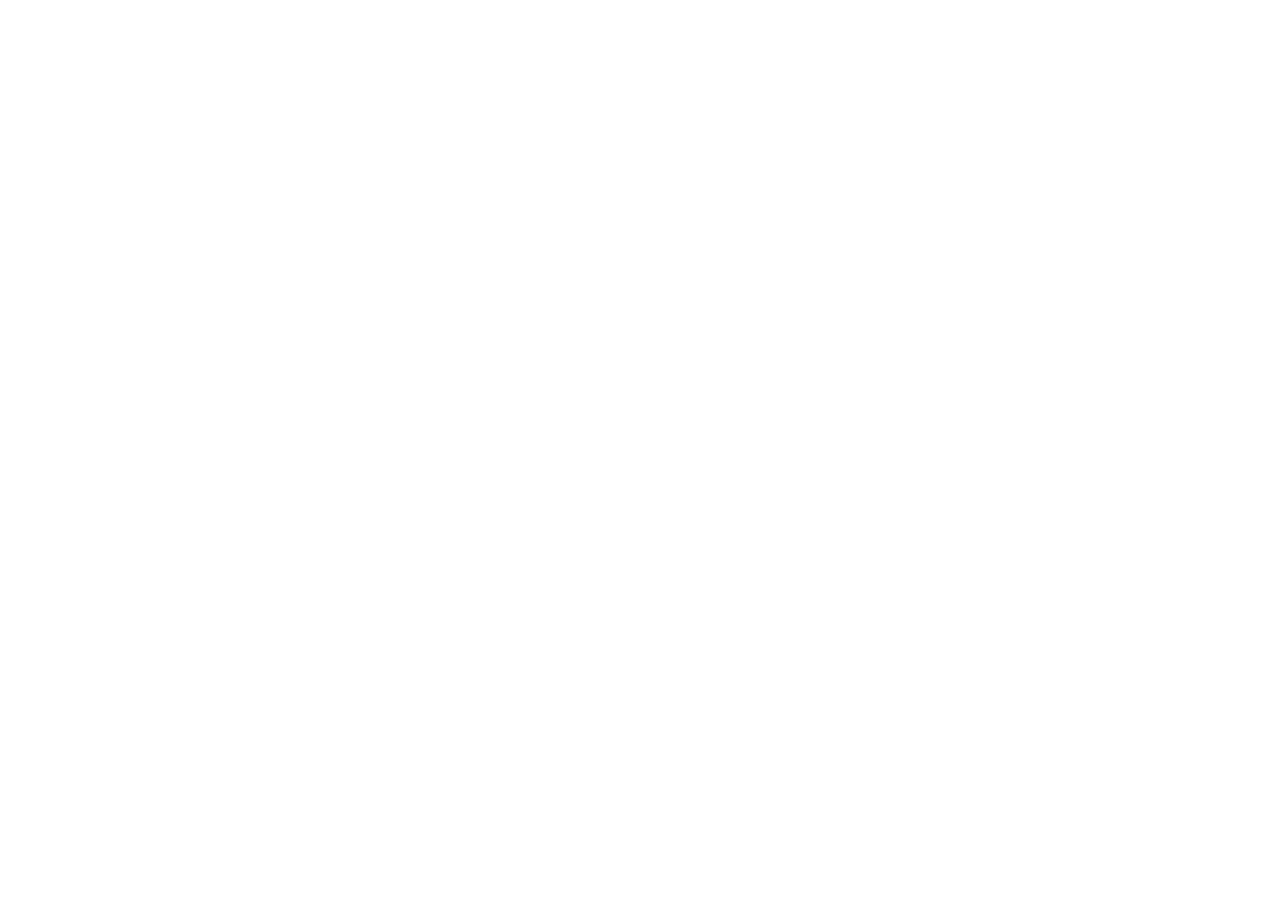
==== index.html @ 55246a59 "Add files via upload" ====
<!DOCTYPE html>
<html lang="en">
  <head>
    <meta charset="UTF-8">
    <link rel="stylesheet" href="./style.css">
    <meta name="viewport" content="width=device-width, initial-scale=1.0">
    <title>Pen</title>
  </head>
  <body>

    <script src="./script.js"></script>
  </body>
</html>
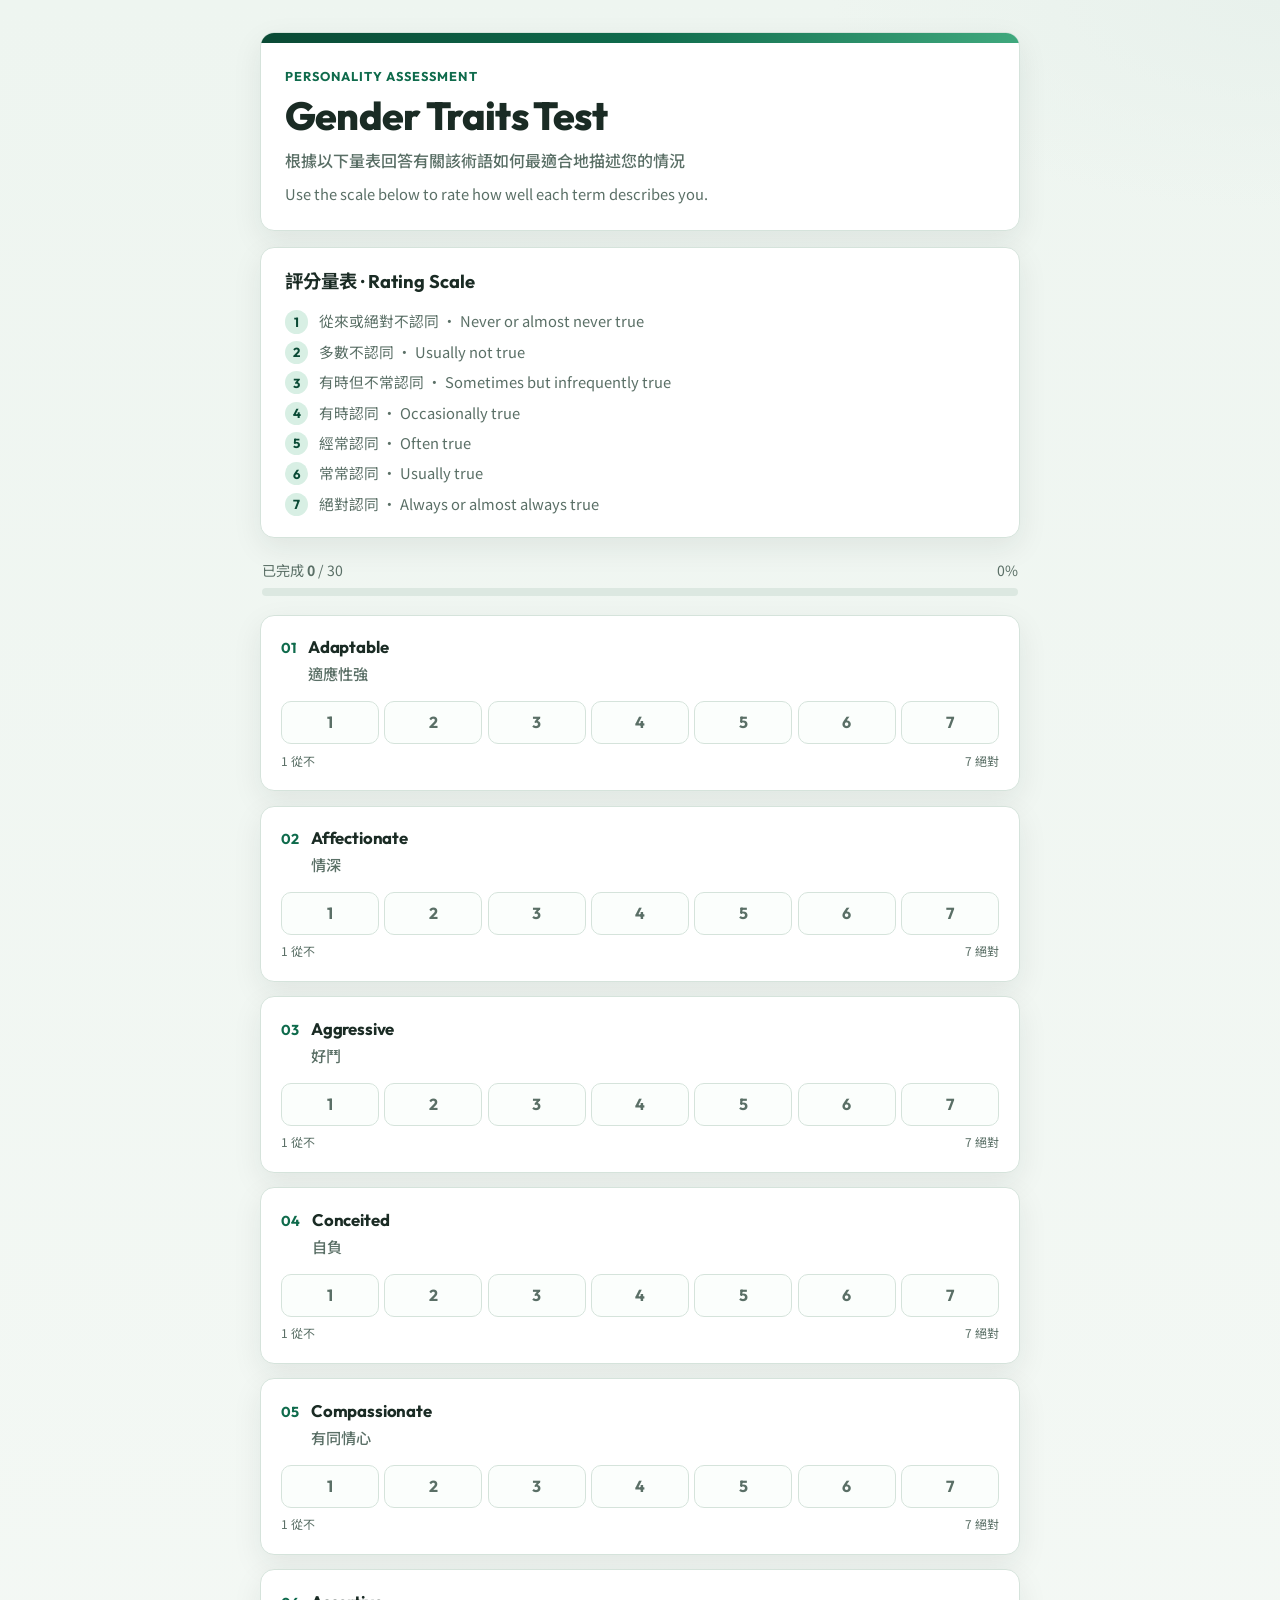
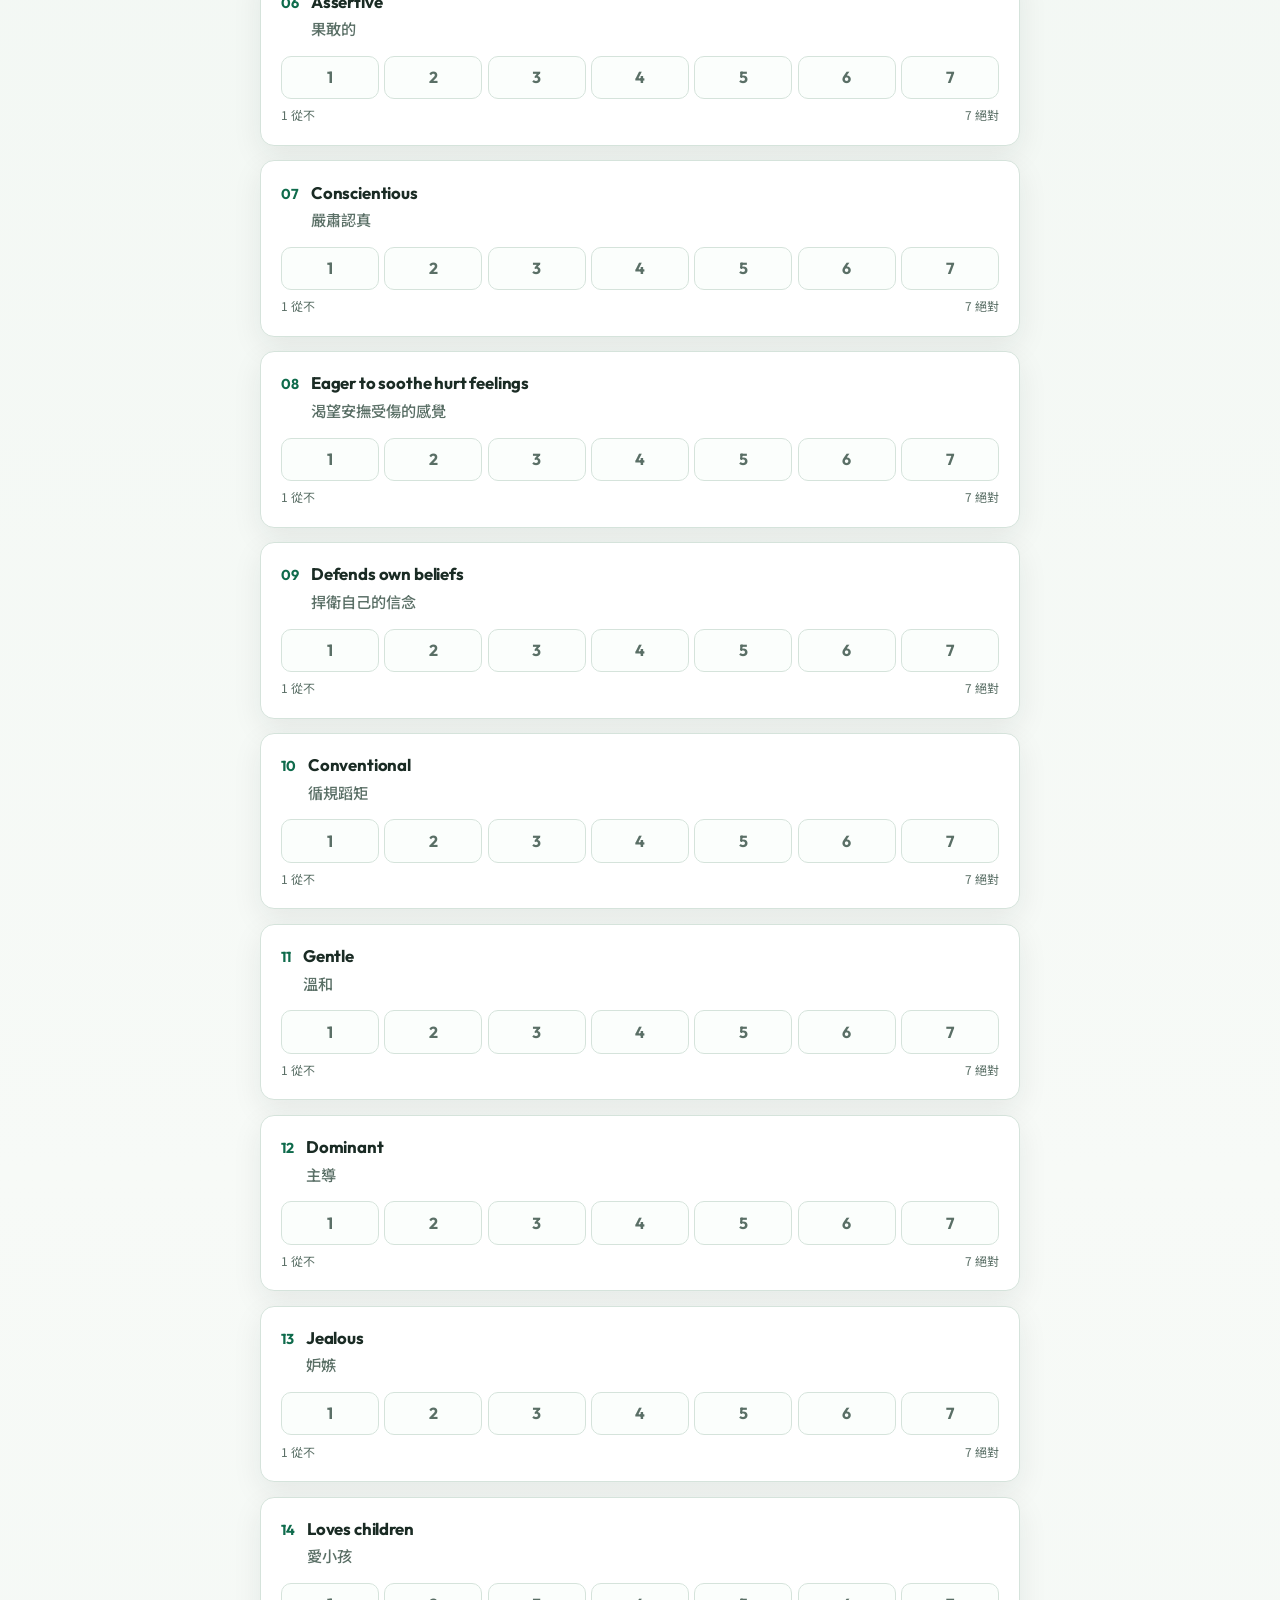
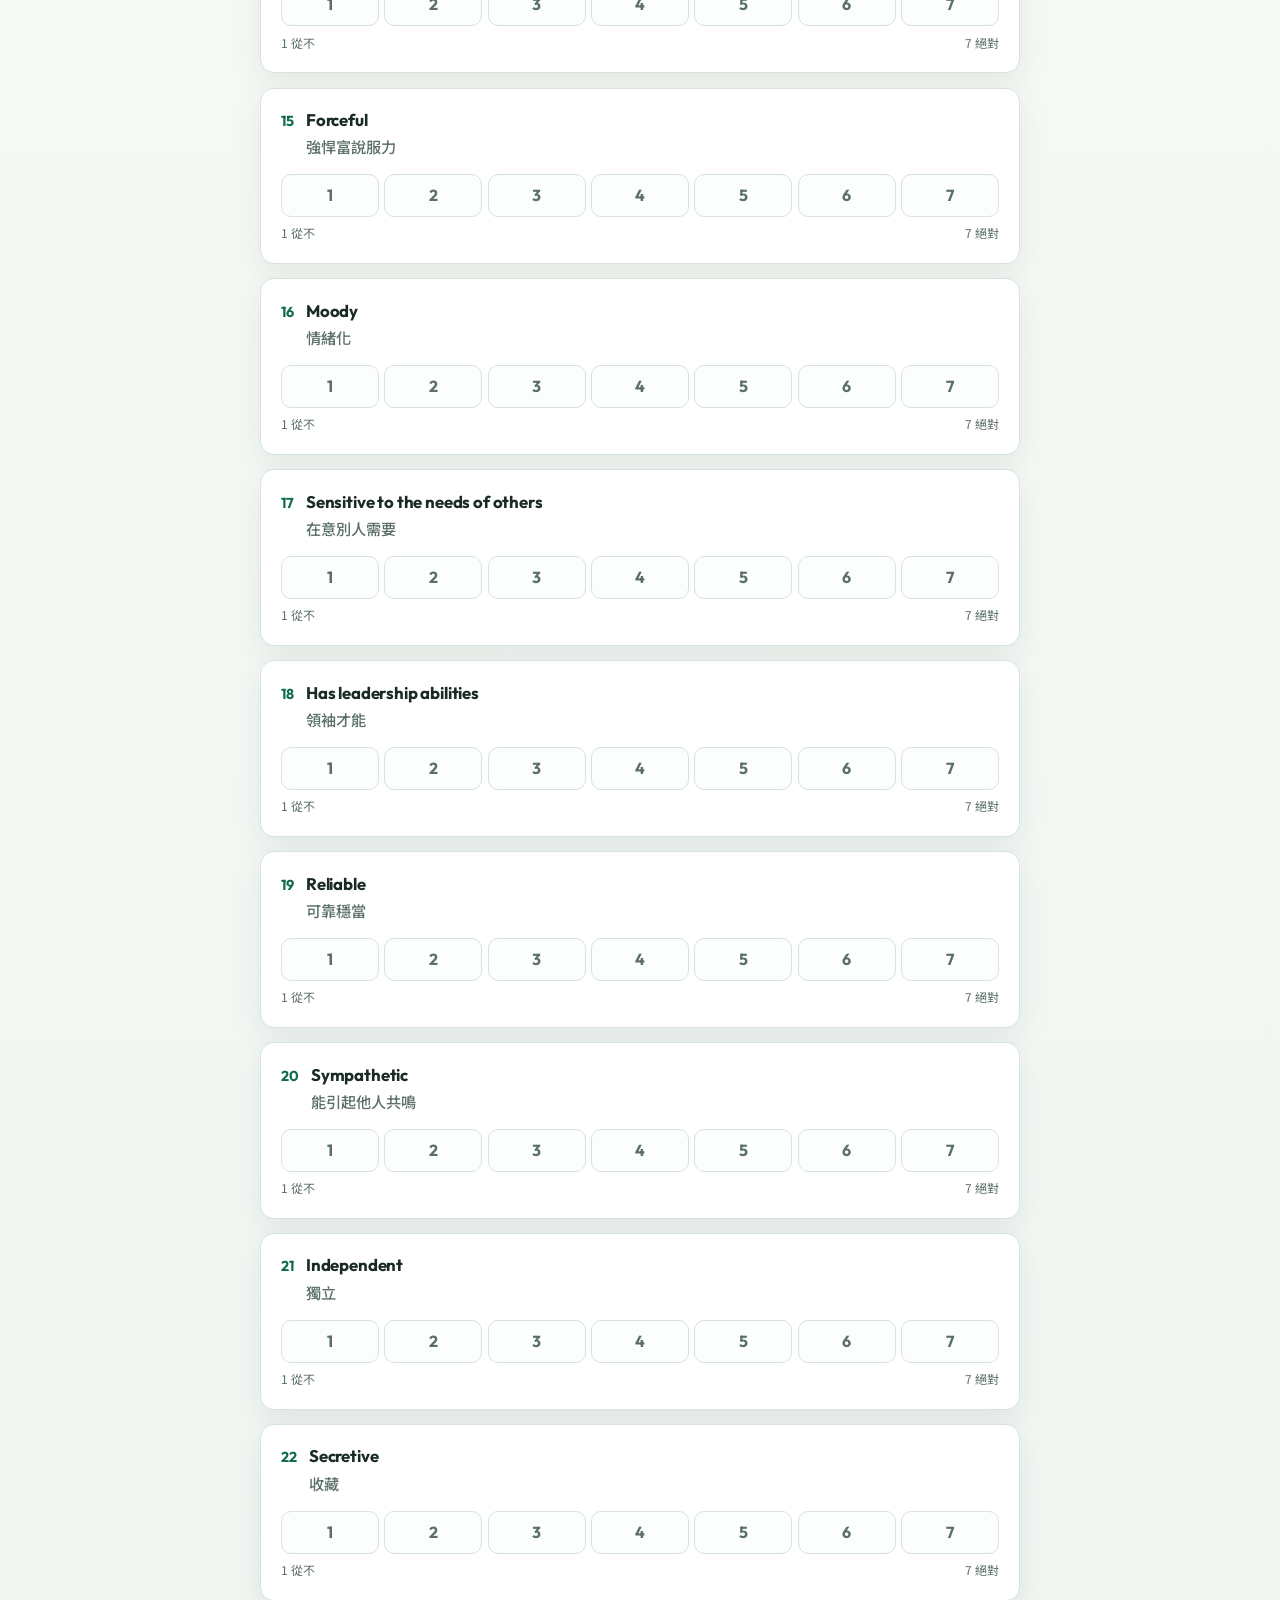
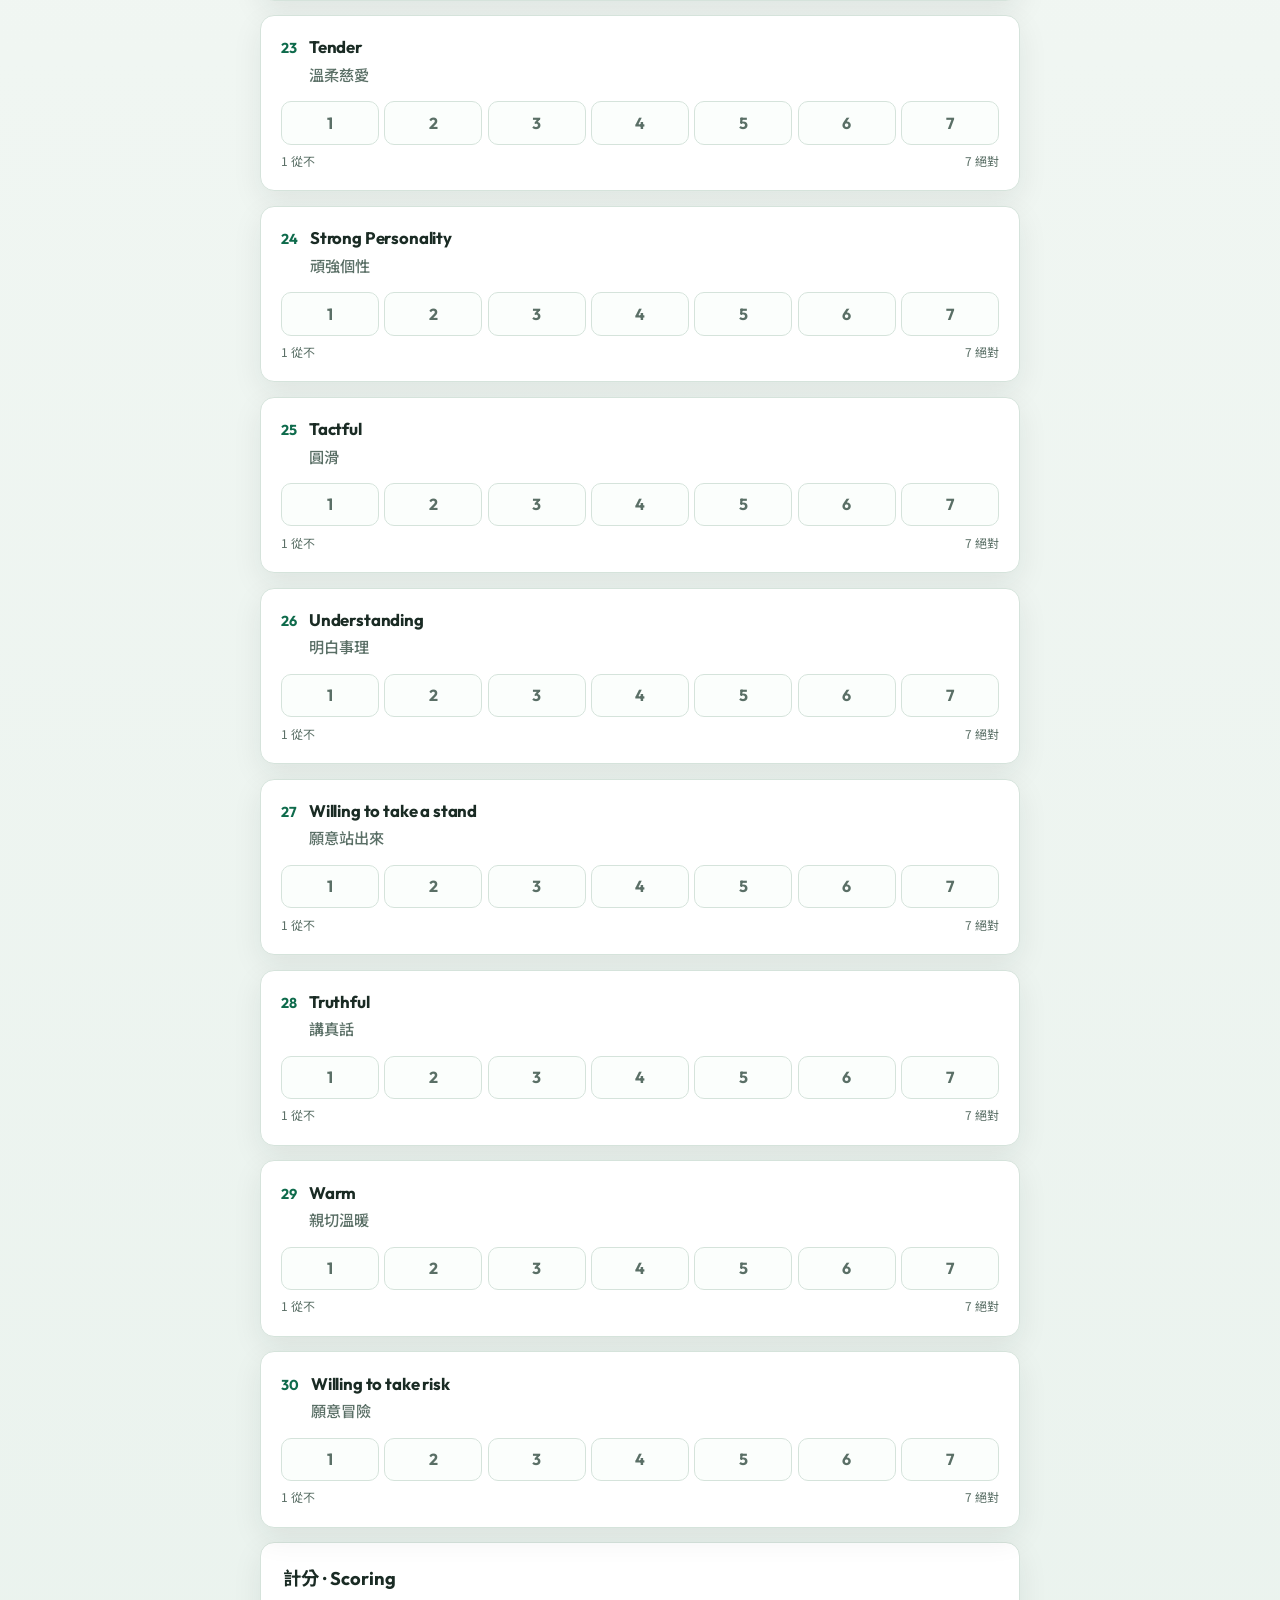
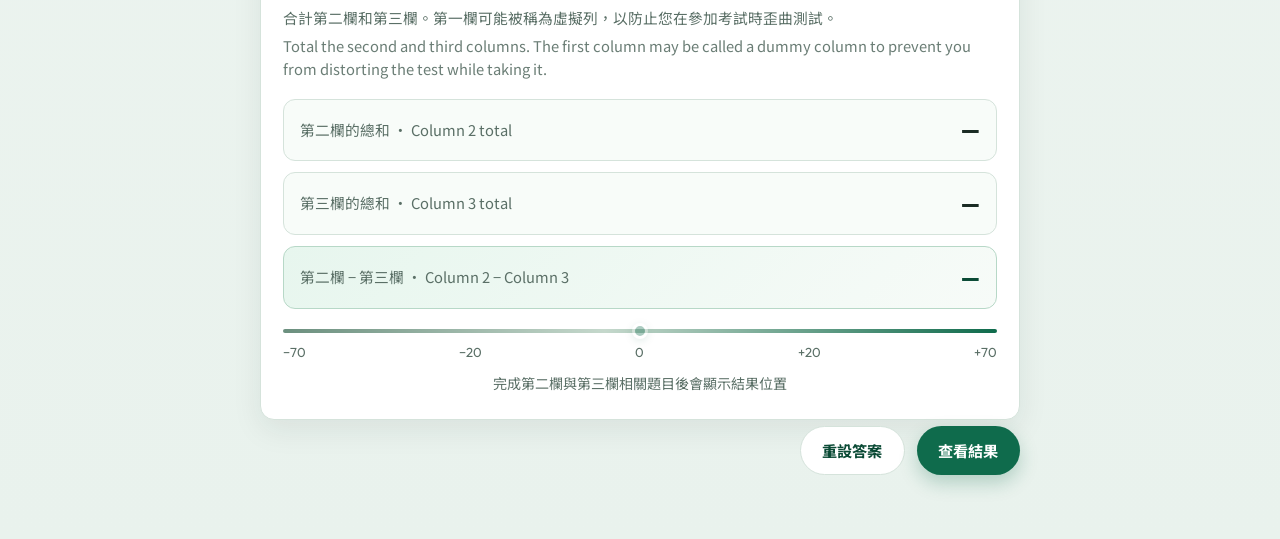
==== commit 33852e3e: "Add interactive Gender Traits Test form page Recreate the paper assessment as a Google Form–style we" ====
--- a/index.html
+++ b/index.html
@@ -1,12 +1,102 @@
 <!DOCTYPE html>
-<html lang="en">
+<html lang="zh-Hant">
   <head>
-    <meta charset="UTF-8">
-    <link rel="stylesheet" href="./style.css">
-    <meta name="viewport" content="width=device-width, initial-scale=1.0">
-    <title>Pen</title>
+    <meta charset="UTF-8" />
+    <meta name="viewport" content="width=device-width, initial-scale=1.0" />
+    <title>Gender Traits Test · 性別特質測驗</title>
+    <link rel="preconnect" href="https://fonts.googleapis.com" />
+    <link rel="preconnect" href="https://fonts.gstatic.com" crossorigin />
+    <link
+      href="https://fonts.googleapis.com/css2?family=Noto+Sans+TC:wght@400;500;700&family=Outfit:wght@500;700;800&display=swap"
+      rel="stylesheet"
+    />
+    <link rel="stylesheet" href="./style.css" />
   </head>
   <body>
+    <div class="page">
+      <header class="form-header">
+        <div class="header-accent" aria-hidden="true"></div>
+        <p class="brand">Personality Assessment</p>
+        <h1>Gender Traits Test</h1>
+        <p class="subtitle">
+          根據以下量表回答有關該術語如何最適合地描述您的情況
+        </p>
+        <p class="subtitle-en">
+          Use the scale below to rate how well each term describes you.
+        </p>
+      </header>
+
+      <section class="scale-card" aria-labelledby="scale-heading">
+        <h2 id="scale-heading">評分量表 · Rating Scale</h2>
+        <ol class="scale-list">
+          <li><span>1</span> 從來或絕對不認同 · Never or almost never true</li>
+          <li><span>2</span> 多數不認同 · Usually not true</li>
+          <li><span>3</span> 有時但不常認同 · Sometimes but infrequently true</li>
+          <li><span>4</span> 有時認同 · Occasionally true</li>
+          <li><span>5</span> 經常認同 · Often true</li>
+          <li><span>6</span> 常常認同 · Usually true</li>
+          <li><span>7</span> 絕對認同 · Always or almost always true</li>
+        </ol>
+      </section>
+
+      <div class="progress-wrap" aria-live="polite">
+        <div class="progress-meta">
+          <span>已完成 <strong id="answered-count">0</strong> / 30</span>
+          <span id="progress-pct">0%</span>
+        </div>
+        <div class="progress-bar" role="progressbar" aria-valuemin="0" aria-valuemax="30" aria-valuenow="0">
+          <div class="progress-fill" id="progress-fill"></div>
+        </div>
+      </div>
+
+      <form id="traits-form" novalidate>
+        <div id="questions"></div>
+
+        <section class="results-card" aria-labelledby="results-heading">
+          <h2 id="results-heading">計分 · Scoring</h2>
+          <p class="results-note">
+            合計第二欄和第三欄。第一欄可能被稱為虛擬列，以防止您在參加考試時歪曲測試。<br />
+            <em>Total the second and third columns. The first column may be called a dummy column to prevent you from distorting the test while taking it.</em>
+          </p>
+
+          <dl class="score-grid">
+            <div>
+              <dt>第二欄的總和 · Column 2 total</dt>
+              <dd id="col2-total">—</dd>
+            </div>
+            <div>
+              <dt>第三欄的總和 · Column 3 total</dt>
+              <dd id="col3-total">—</dd>
+            </div>
+            <div class="score-result">
+              <dt>第二欄 − 第三欄 · Column 2 − Column 3</dt>
+              <dd id="final-score">—</dd>
+            </div>
+          </dl>
+
+          <div class="axis" aria-hidden="true">
+            <div class="axis-track">
+              <div class="axis-marker" id="axis-marker"></div>
+            </div>
+            <div class="axis-labels">
+              <span>−70</span>
+              <span>−20</span>
+              <span>0</span>
+              <span>+20</span>
+              <span>+70</span>
+            </div>
+          </div>
+          <p class="axis-caption" id="axis-caption">完成全部題目後會顯示結果位置</p>
+        </section>
+
+        <div class="form-actions">
+          <button type="button" class="btn btn-secondary" id="reset-btn">重設答案</button>
+          <button type="submit" class="btn btn-primary" id="submit-btn">查看結果</button>
+        </div>
+      </form>
+    </div>
+
+    <div class="toast" id="toast" hidden role="status"></div>
 
     <script src="./script.js"></script>
   </body>
--- a/style.css
+++ b/style.css
@@ -0,0 +1,505 @@
+:root {
+  --ink: #1a2b24;
+  --muted: #5a6f66;
+  --paper: #f7faf7;
+  --card: #ffffff;
+  --accent: #0f6b4c;
+  --accent-soft: #d8efe4;
+  --accent-deep: #0a4a35;
+  --line: #d5e3db;
+  --warn: #b45309;
+  --shadow: 0 10px 30px rgba(26, 43, 36, 0.08);
+  --radius: 14px;
+  --font-display: "Outfit", "Noto Sans TC", sans-serif;
+  --font-body: "Noto Sans TC", "Outfit", sans-serif;
+}
+
+*,
+*::before,
+*::after {
+  box-sizing: border-box;
+}
+
+html {
+  scroll-behavior: smooth;
+}
+
+body {
+  margin: 0;
+  min-height: 100vh;
+  font-family: var(--font-body);
+  color: var(--ink);
+  background:
+    radial-gradient(1200px 500px at 10% -10%, #dff3ea 0%, transparent 55%),
+    radial-gradient(900px 420px at 100% 0%, #e8f1ec 0%, transparent 50%),
+    linear-gradient(180deg, #eef5f0 0%, var(--paper) 40%, #e9f2ed 100%);
+  line-height: 1.55;
+}
+
+.page {
+  width: min(760px, calc(100% - 2rem));
+  margin: 2rem auto 4rem;
+  display: grid;
+  gap: 1rem;
+}
+
+.form-header,
+.scale-card,
+.question-card,
+.results-card {
+  background: var(--card);
+  border: 1px solid var(--line);
+  border-radius: var(--radius);
+  box-shadow: var(--shadow);
+}
+
+.form-header {
+  position: relative;
+  overflow: hidden;
+  padding: 1.75rem 1.5rem 1.5rem;
+  animation: rise 0.55s ease both;
+}
+
+.header-accent {
+  position: absolute;
+  inset: 0 0 auto 0;
+  height: 10px;
+  background: linear-gradient(90deg, var(--accent-deep), var(--accent), #3fa87d);
+}
+
+.brand {
+  margin: 0.4rem 0 0.35rem;
+  font-family: var(--font-display);
+  font-size: 0.8rem;
+  font-weight: 700;
+  letter-spacing: 0.08em;
+  text-transform: uppercase;
+  color: var(--accent);
+}
+
+.form-header h1 {
+  margin: 0;
+  font-family: var(--font-display);
+  font-size: clamp(1.85rem, 4vw, 2.45rem);
+  font-weight: 800;
+  letter-spacing: -0.02em;
+  line-height: 1.15;
+}
+
+.subtitle,
+.subtitle-en {
+  margin: 0.65rem 0 0;
+  color: var(--muted);
+}
+
+.subtitle {
+  font-size: 1rem;
+  font-weight: 500;
+}
+
+.subtitle-en {
+  font-size: 0.92rem;
+}
+
+.scale-card {
+  padding: 1.25rem 1.5rem 1.35rem;
+  animation: rise 0.55s ease 0.05s both;
+}
+
+.scale-card h2,
+.results-card h2 {
+  margin: 0 0 0.85rem;
+  font-family: var(--font-display);
+  font-size: 1.15rem;
+  font-weight: 700;
+}
+
+.scale-list {
+  margin: 0;
+  padding: 0;
+  list-style: none;
+  display: grid;
+  gap: 0.45rem;
+}
+
+.scale-list li {
+  display: grid;
+  grid-template-columns: 1.6rem 1fr;
+  gap: 0.55rem;
+  align-items: start;
+  color: var(--muted);
+  font-size: 0.92rem;
+}
+
+.scale-list span {
+  display: inline-grid;
+  place-items: center;
+  width: 1.45rem;
+  height: 1.45rem;
+  border-radius: 999px;
+  background: var(--accent-soft);
+  color: var(--accent-deep);
+  font-family: var(--font-display);
+  font-weight: 700;
+  font-size: 0.82rem;
+}
+
+.progress-wrap {
+  padding: 0.35rem 0.15rem 0.15rem;
+  animation: rise 0.55s ease 0.08s both;
+}
+
+.progress-meta {
+  display: flex;
+  justify-content: space-between;
+  margin-bottom: 0.4rem;
+  color: var(--muted);
+  font-size: 0.88rem;
+}
+
+.progress-bar {
+  height: 8px;
+  border-radius: 999px;
+  background: #dce8e1;
+  overflow: hidden;
+}
+
+.progress-fill {
+  width: 0%;
+  height: 100%;
+  border-radius: inherit;
+  background: linear-gradient(90deg, var(--accent), #3fa87d);
+  transition: width 0.35s ease;
+}
+
+#questions {
+  display: grid;
+  gap: 0.9rem;
+}
+
+.question-card {
+  padding: 1.15rem 1.25rem 1.25rem;
+  animation: rise 0.45s ease both;
+}
+
+.question-card.is-answered {
+  border-color: #b7d8c7;
+  background: linear-gradient(180deg, #ffffff 0%, #f5fbf7 100%);
+}
+
+.question-top {
+  display: flex;
+  gap: 0.75rem;
+  align-items: baseline;
+  margin-bottom: 0.95rem;
+}
+
+.q-num {
+  flex: 0 0 auto;
+  font-family: var(--font-display);
+  font-weight: 700;
+  color: var(--accent);
+  font-size: 0.9rem;
+}
+
+.q-title {
+  margin: 0;
+  font-size: 1.05rem;
+  font-weight: 700;
+}
+
+.q-title .en {
+  display: block;
+  font-family: var(--font-display);
+  letter-spacing: -0.01em;
+}
+
+.q-title .zh {
+  display: block;
+  margin-top: 0.15rem;
+  color: var(--muted);
+  font-size: 0.95rem;
+  font-weight: 500;
+}
+
+.likert {
+  display: grid;
+  grid-template-columns: repeat(7, minmax(0, 1fr));
+  gap: 0.35rem;
+}
+
+.likert label {
+  position: relative;
+  display: block;
+  cursor: pointer;
+  min-height: 2.7rem;
+}
+
+.likert input {
+  position: absolute;
+  opacity: 0;
+  inset: 0;
+  width: 100%;
+  height: 100%;
+  margin: 0;
+  z-index: 2;
+  cursor: pointer;
+}
+
+.likert .choice {
+  pointer-events: none;
+  display: grid;
+  place-items: center;
+  min-height: 2.7rem;
+  border: 1.5px solid var(--line);
+  border-radius: 10px;
+  background: #fbfefc;
+  color: var(--muted);
+  font-family: var(--font-display);
+  font-weight: 700;
+  transition: border-color 0.18s ease, background 0.18s ease, color 0.18s ease, transform 0.18s ease;
+}
+
+.likert label:hover .choice {
+  border-color: #9fcbb5;
+  color: var(--accent-deep);
+}
+
+.likert input:focus-visible + .choice {
+  outline: 2px solid var(--accent);
+  outline-offset: 2px;
+}
+
+.likert input:checked + .choice {
+  background: var(--accent);
+  border-color: var(--accent);
+  color: #fff;
+  transform: translateY(-1px);
+}
+
+.likert-legend {
+  display: flex;
+  justify-content: space-between;
+  margin-top: 0.45rem;
+  color: var(--muted);
+  font-size: 0.75rem;
+}
+
+.results-card {
+  margin-top: 0.9rem;
+  padding: 1.35rem 1.4rem 1.5rem;
+}
+
+.results-note {
+  margin: 0 0 1.1rem;
+  color: var(--muted);
+  font-size: 0.92rem;
+}
+
+.results-note em {
+  display: inline-block;
+  margin-top: 0.35rem;
+  font-style: normal;
+  opacity: 0.9;
+}
+
+.score-grid {
+  margin: 0;
+  display: grid;
+  gap: 0.7rem;
+}
+
+.score-grid > div {
+  display: flex;
+  justify-content: space-between;
+  align-items: center;
+  gap: 1rem;
+  padding: 0.85rem 1rem;
+  border: 1px solid var(--line);
+  border-radius: 12px;
+  background: #f8fcf9;
+}
+
+.score-grid dt {
+  color: var(--muted);
+  font-size: 0.92rem;
+}
+
+.score-grid dd {
+  margin: 0;
+  font-family: var(--font-display);
+  font-size: 1.35rem;
+  font-weight: 800;
+  color: var(--ink);
+}
+
+.score-result {
+  background: linear-gradient(135deg, #e7f6ee, #f7fbf8) !important;
+  border-color: #b7d8c7 !important;
+}
+
+.score-result dd {
+  color: var(--accent-deep);
+}
+
+.axis {
+  margin-top: 1.25rem;
+}
+
+.axis-track {
+  position: relative;
+  height: 4px;
+  border-radius: 999px;
+  background: linear-gradient(90deg, #6b8f7e, #c5d8cc 45%, #0f6b4c);
+}
+
+.axis-marker {
+  position: absolute;
+  top: 50%;
+  left: 50%;
+  width: 16px;
+  height: 16px;
+  border-radius: 50%;
+  background: var(--accent);
+  border: 3px solid #fff;
+  box-shadow: 0 2px 8px rgba(15, 107, 76, 0.35);
+  transform: translate(-50%, -50%);
+  opacity: 0.35;
+  transition: left 0.45s ease, opacity 0.3s ease;
+}
+
+.axis-marker.is-active {
+  opacity: 1;
+}
+
+.axis-labels {
+  display: flex;
+  justify-content: space-between;
+  margin-top: 0.55rem;
+  font-family: var(--font-display);
+  font-size: 0.82rem;
+  color: var(--muted);
+}
+
+.axis-caption {
+  margin: 0.7rem 0 0;
+  text-align: center;
+  color: var(--muted);
+  font-size: 0.88rem;
+}
+
+.form-actions {
+  display: flex;
+  flex-wrap: wrap;
+  gap: 0.75rem;
+  justify-content: flex-end;
+  margin-top: 0.35rem;
+}
+
+.btn {
+  appearance: none;
+  border: none;
+  border-radius: 999px;
+  padding: 0.8rem 1.35rem;
+  font-family: var(--font-display);
+  font-size: 0.95rem;
+  font-weight: 700;
+  cursor: pointer;
+  transition: transform 0.15s ease, background 0.15s ease, box-shadow 0.15s ease;
+}
+
+.btn:hover {
+  transform: translateY(-1px);
+}
+
+.btn:active {
+  transform: translateY(0);
+}
+
+.btn-primary {
+  background: var(--accent);
+  color: #fff;
+  box-shadow: 0 8px 18px rgba(15, 107, 76, 0.25);
+}
+
+.btn-primary:hover {
+  background: var(--accent-deep);
+}
+
+.btn-secondary {
+  background: #fff;
+  color: var(--accent-deep);
+  border: 1.5px solid var(--line);
+}
+
+.toast {
+  position: fixed;
+  left: 50%;
+  bottom: 1.5rem;
+  transform: translateX(-50%) translateY(120%);
+  background: var(--ink);
+  color: #fff;
+  padding: 0.85rem 1.2rem;
+  border-radius: 999px;
+  font-size: 0.92rem;
+  box-shadow: 0 12px 28px rgba(0, 0, 0, 0.2);
+  transition: transform 0.3s ease;
+  z-index: 20;
+}
+
+.toast.is-visible {
+  transform: translateX(-50%) translateY(0);
+}
+
+@keyframes rise {
+  from {
+    opacity: 0;
+    transform: translateY(12px);
+  }
+  to {
+    opacity: 1;
+    transform: translateY(0);
+  }
+}
+
+@media (max-width: 640px) {
+  .page {
+    width: min(100% - 1rem, 760px);
+    margin-top: 1rem;
+  }
+
+  .form-header,
+  .scale-card,
+  .question-card,
+  .results-card {
+    padding-left: 1rem;
+    padding-right: 1rem;
+  }
+
+  .likert {
+    gap: 0.25rem;
+  }
+
+  .likert .choice {
+    min-height: 2.4rem;
+    font-size: 0.9rem;
+    border-radius: 8px;
+  }
+
+  .likert-legend span:last-child {
+    text-align: right;
+  }
+
+  .score-grid > div {
+    flex-direction: column;
+    align-items: flex-start;
+  }
+
+  .form-actions {
+    justify-content: stretch;
+  }
+
+  .btn {
+    flex: 1 1 auto;
+  }
+}
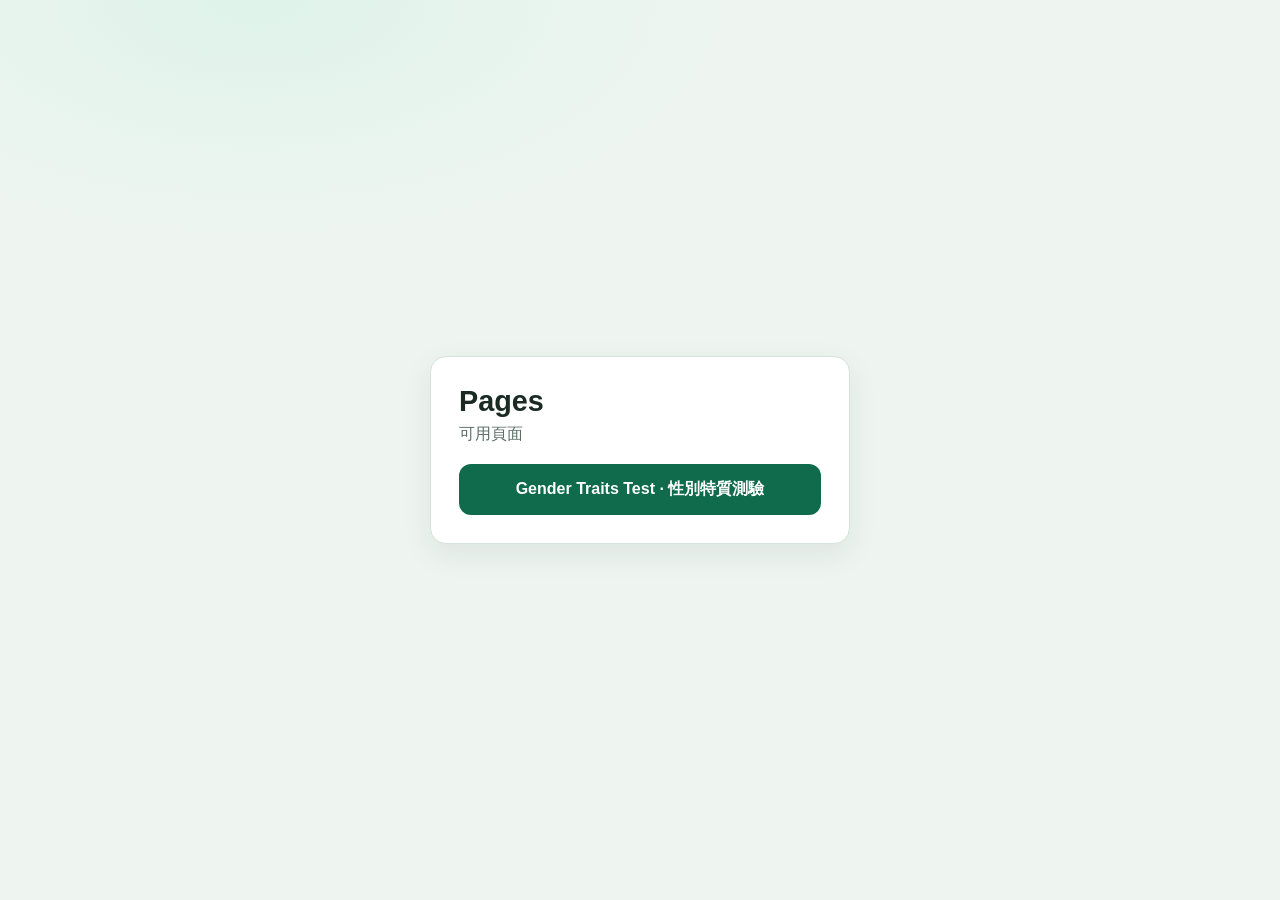
==== commit 2b3dd28a: "Add Gender Traits Test as a new Pages path Keep the site root as a simple landing page and publish t" ====
--- a/index.html
+++ b/index.html
@@ -3,101 +3,14 @@
   <head>
     <meta charset="UTF-8" />
     <meta name="viewport" content="width=device-width, initial-scale=1.0" />
-    <title>Gender Traits Test · 性別特質測驗</title>
-    <link rel="preconnect" href="https://fonts.googleapis.com" />
-    <link rel="preconnect" href="https://fonts.gstatic.com" crossorigin />
-    <link
-      href="https://fonts.googleapis.com/css2?family=Noto+Sans+TC:wght@400;500;700&family=Outfit:wght@500;700;800&display=swap"
-      rel="stylesheet"
-    />
+    <title>Pages</title>
     <link rel="stylesheet" href="./style.css" />
   </head>
   <body>
-    <div class="page">
-      <header class="form-header">
-        <div class="header-accent" aria-hidden="true"></div>
-        <p class="brand">Personality Assessment</p>
-        <h1>Gender Traits Test</h1>
-        <p class="subtitle">
-          根據以下量表回答有關該術語如何最適合地描述您的情況
-        </p>
-        <p class="subtitle-en">
-          Use the scale below to rate how well each term describes you.
-        </p>
-      </header>
-
-      <section class="scale-card" aria-labelledby="scale-heading">
-        <h2 id="scale-heading">評分量表 · Rating Scale</h2>
-        <ol class="scale-list">
-          <li><span>1</span> 從來或絕對不認同 · Never or almost never true</li>
-          <li><span>2</span> 多數不認同 · Usually not true</li>
-          <li><span>3</span> 有時但不常認同 · Sometimes but infrequently true</li>
-          <li><span>4</span> 有時認同 · Occasionally true</li>
-          <li><span>5</span> 經常認同 · Often true</li>
-          <li><span>6</span> 常常認同 · Usually true</li>
-          <li><span>7</span> 絕對認同 · Always or almost always true</li>
-        </ol>
-      </section>
-
-      <div class="progress-wrap" aria-live="polite">
-        <div class="progress-meta">
-          <span>已完成 <strong id="answered-count">0</strong> / 30</span>
-          <span id="progress-pct">0%</span>
-        </div>
-        <div class="progress-bar" role="progressbar" aria-valuemin="0" aria-valuemax="30" aria-valuenow="0">
-          <div class="progress-fill" id="progress-fill"></div>
-        </div>
-      </div>
-
-      <form id="traits-form" novalidate>
-        <div id="questions"></div>
-
-        <section class="results-card" aria-labelledby="results-heading">
-          <h2 id="results-heading">計分 · Scoring</h2>
-          <p class="results-note">
-            合計第二欄和第三欄。第一欄可能被稱為虛擬列，以防止您在參加考試時歪曲測試。<br />
-            <em>Total the second and third columns. The first column may be called a dummy column to prevent you from distorting the test while taking it.</em>
-          </p>
-
-          <dl class="score-grid">
-            <div>
-              <dt>第二欄的總和 · Column 2 total</dt>
-              <dd id="col2-total">—</dd>
-            </div>
-            <div>
-              <dt>第三欄的總和 · Column 3 total</dt>
-              <dd id="col3-total">—</dd>
-            </div>
-            <div class="score-result">
-              <dt>第二欄 − 第三欄 · Column 2 − Column 3</dt>
-              <dd id="final-score">—</dd>
-            </div>
-          </dl>
-
-          <div class="axis" aria-hidden="true">
-            <div class="axis-track">
-              <div class="axis-marker" id="axis-marker"></div>
-            </div>
-            <div class="axis-labels">
-              <span>−70</span>
-              <span>−20</span>
-              <span>0</span>
-              <span>+20</span>
-              <span>+70</span>
-            </div>
-          </div>
-          <p class="axis-caption" id="axis-caption">完成全部題目後會顯示結果位置</p>
-        </section>
-
-        <div class="form-actions">
-          <button type="button" class="btn btn-secondary" id="reset-btn">重設答案</button>
-          <button type="submit" class="btn btn-primary" id="submit-btn">查看結果</button>
-        </div>
-      </form>
-    </div>
-
-    <div class="toast" id="toast" hidden role="status"></div>
-
-    <script src="./script.js"></script>
+    <main class="home">
+      <h1>Pages</h1>
+      <p>可用頁面</p>
+      <a class="home-link" href="./gender-traits/">Gender Traits Test · 性別特質測驗</a>
+    </main>
   </body>
 </html>
--- a/style.css
+++ b/style.css
@@ -1,505 +1,55 @@
 :root {
   --ink: #1a2b24;
-  --muted: #5a6f66;
-  --paper: #f7faf7;
-  --card: #ffffff;
   --accent: #0f6b4c;
-  --accent-soft: #d8efe4;
-  --accent-deep: #0a4a35;
-  --line: #d5e3db;
-  --warn: #b45309;
-  --shadow: 0 10px 30px rgba(26, 43, 36, 0.08);
-  --radius: 14px;
-  --font-display: "Outfit", "Noto Sans TC", sans-serif;
-  --font-body: "Noto Sans TC", "Outfit", sans-serif;
+  --paper: #eef5f0;
 }
 
-*,
-*::before,
-*::after {
+* {
   box-sizing: border-box;
-}
-
-html {
-  scroll-behavior: smooth;
 }
 
 body {
   margin: 0;
   min-height: 100vh;
-  font-family: var(--font-body);
+  display: grid;
+  place-items: center;
+  font-family: "Noto Sans TC", "Segoe UI", sans-serif;
   color: var(--ink);
   background:
-    radial-gradient(1200px 500px at 10% -10%, #dff3ea 0%, transparent 55%),
-    radial-gradient(900px 420px at 100% 0%, #e8f1ec 0%, transparent 50%),
-    linear-gradient(180deg, #eef5f0 0%, var(--paper) 40%, #e9f2ed 100%);
-  line-height: 1.55;
+    radial-gradient(800px 400px at 20% 0%, #dff3ea, transparent 60%),
+    var(--paper);
 }
 
-.page {
-  width: min(760px, calc(100% - 2rem));
-  margin: 2rem auto 4rem;
-  display: grid;
-  gap: 1rem;
+.home {
+  width: min(420px, calc(100% - 2rem));
+  padding: 1.75rem;
+  border-radius: 16px;
+  background: #fff;
+  border: 1px solid #d5e3db;
+  box-shadow: 0 10px 30px rgba(26, 43, 36, 0.08);
 }
 
-.form-header,
-.scale-card,
-.question-card,
-.results-card {
-  background: var(--card);
-  border: 1px solid var(--line);
-  border-radius: var(--radius);
-  box-shadow: var(--shadow);
+.home h1 {
+  margin: 0;
+  font-size: 1.8rem;
 }
 
-.form-header {
-  position: relative;
-  overflow: hidden;
-  padding: 1.75rem 1.5rem 1.5rem;
-  animation: rise 0.55s ease both;
+.home p {
+  margin: 0.4rem 0 1.2rem;
+  color: #5a6f66;
 }
 
-.header-accent {
-  position: absolute;
-  inset: 0 0 auto 0;
-  height: 10px;
-  background: linear-gradient(90deg, var(--accent-deep), var(--accent), #3fa87d);
+.home-link {
+  display: block;
+  padding: 0.95rem 1.1rem;
+  border-radius: 12px;
+  background: var(--accent);
+  color: #fff;
+  text-decoration: none;
+  font-weight: 700;
+  text-align: center;
 }
 
-.brand {
-  margin: 0.4rem 0 0.35rem;
-  font-family: var(--font-display);
-  font-size: 0.8rem;
-  font-weight: 700;
-  letter-spacing: 0.08em;
-  text-transform: uppercase;
-  color: var(--accent);
+.home-link:hover {
+  background: #0a4a35;
 }
-
-.form-header h1 {
-  margin: 0;
-  font-family: var(--font-display);
-  font-size: clamp(1.85rem, 4vw, 2.45rem);
-  font-weight: 800;
-  letter-spacing: -0.02em;
-  line-height: 1.15;
-}
-
-.subtitle,
-.subtitle-en {
-  margin: 0.65rem 0 0;
-  color: var(--muted);
-}
-
-.subtitle {
-  font-size: 1rem;
-  font-weight: 500;
-}
-
-.subtitle-en {
-  font-size: 0.92rem;
-}
-
-.scale-card {
-  padding: 1.25rem 1.5rem 1.35rem;
-  animation: rise 0.55s ease 0.05s both;
-}
-
-.scale-card h2,
-.results-card h2 {
-  margin: 0 0 0.85rem;
-  font-family: var(--font-display);
-  font-size: 1.15rem;
-  font-weight: 700;
-}
-
-.scale-list {
-  margin: 0;
-  padding: 0;
-  list-style: none;
-  display: grid;
-  gap: 0.45rem;
-}
-
-.scale-list li {
-  display: grid;
-  grid-template-columns: 1.6rem 1fr;
-  gap: 0.55rem;
-  align-items: start;
-  color: var(--muted);
-  font-size: 0.92rem;
-}
-
-.scale-list span {
-  display: inline-grid;
-  place-items: center;
-  width: 1.45rem;
-  height: 1.45rem;
-  border-radius: 999px;
-  background: var(--accent-soft);
-  color: var(--accent-deep);
-  font-family: var(--font-display);
-  font-weight: 700;
-  font-size: 0.82rem;
-}
-
-.progress-wrap {
-  padding: 0.35rem 0.15rem 0.15rem;
-  animation: rise 0.55s ease 0.08s both;
-}
-
-.progress-meta {
-  display: flex;
-  justify-content: space-between;
-  margin-bottom: 0.4rem;
-  color: var(--muted);
-  font-size: 0.88rem;
-}
-
-.progress-bar {
-  height: 8px;
-  border-radius: 999px;
-  background: #dce8e1;
-  overflow: hidden;
-}
-
-.progress-fill {
-  width: 0%;
-  height: 100%;
-  border-radius: inherit;
-  background: linear-gradient(90deg, var(--accent), #3fa87d);
-  transition: width 0.35s ease;
-}
-
-#questions {
-  display: grid;
-  gap: 0.9rem;
-}
-
-.question-card {
-  padding: 1.15rem 1.25rem 1.25rem;
-  animation: rise 0.45s ease both;
-}
-
-.question-card.is-answered {
-  border-color: #b7d8c7;
-  background: linear-gradient(180deg, #ffffff 0%, #f5fbf7 100%);
-}
-
-.question-top {
-  display: flex;
-  gap: 0.75rem;
-  align-items: baseline;
-  margin-bottom: 0.95rem;
-}
-
-.q-num {
-  flex: 0 0 auto;
-  font-family: var(--font-display);
-  font-weight: 700;
-  color: var(--accent);
-  font-size: 0.9rem;
-}
-
-.q-title {
-  margin: 0;
-  font-size: 1.05rem;
-  font-weight: 700;
-}
-
-.q-title .en {
-  display: block;
-  font-family: var(--font-display);
-  letter-spacing: -0.01em;
-}
-
-.q-title .zh {
-  display: block;
-  margin-top: 0.15rem;
-  color: var(--muted);
-  font-size: 0.95rem;
-  font-weight: 500;
-}
-
-.likert {
-  display: grid;
-  grid-template-columns: repeat(7, minmax(0, 1fr));
-  gap: 0.35rem;
-}
-
-.likert label {
-  position: relative;
-  display: block;
-  cursor: pointer;
-  min-height: 2.7rem;
-}
-
-.likert input {
-  position: absolute;
-  opacity: 0;
-  inset: 0;
-  width: 100%;
-  height: 100%;
-  margin: 0;
-  z-index: 2;
-  cursor: pointer;
-}
-
-.likert .choice {
-  pointer-events: none;
-  display: grid;
-  place-items: center;
-  min-height: 2.7rem;
-  border: 1.5px solid var(--line);
-  border-radius: 10px;
-  background: #fbfefc;
-  color: var(--muted);
-  font-family: var(--font-display);
-  font-weight: 700;
-  transition: border-color 0.18s ease, background 0.18s ease, color 0.18s ease, transform 0.18s ease;
-}
-
-.likert label:hover .choice {
-  border-color: #9fcbb5;
-  color: var(--accent-deep);
-}
-
-.likert input:focus-visible + .choice {
-  outline: 2px solid var(--accent);
-  outline-offset: 2px;
-}
-
-.likert input:checked + .choice {
-  background: var(--accent);
-  border-color: var(--accent);
-  color: #fff;
-  transform: translateY(-1px);
-}
-
-.likert-legend {
-  display: flex;
-  justify-content: space-between;
-  margin-top: 0.45rem;
-  color: var(--muted);
-  font-size: 0.75rem;
-}
-
-.results-card {
-  margin-top: 0.9rem;
-  padding: 1.35rem 1.4rem 1.5rem;
-}
-
-.results-note {
-  margin: 0 0 1.1rem;
-  color: var(--muted);
-  font-size: 0.92rem;
-}
-
-.results-note em {
-  display: inline-block;
-  margin-top: 0.35rem;
-  font-style: normal;
-  opacity: 0.9;
-}
-
-.score-grid {
-  margin: 0;
-  display: grid;
-  gap: 0.7rem;
-}
-
-.score-grid > div {
-  display: flex;
-  justify-content: space-between;
-  align-items: center;
-  gap: 1rem;
-  padding: 0.85rem 1rem;
-  border: 1px solid var(--line);
-  border-radius: 12px;
-  background: #f8fcf9;
-}
-
-.score-grid dt {
-  color: var(--muted);
-  font-size: 0.92rem;
-}
-
-.score-grid dd {
-  margin: 0;
-  font-family: var(--font-display);
-  font-size: 1.35rem;
-  font-weight: 800;
-  color: var(--ink);
-}
-
-.score-result {
-  background: linear-gradient(135deg, #e7f6ee, #f7fbf8) !important;
-  border-color: #b7d8c7 !important;
-}
-
-.score-result dd {
-  color: var(--accent-deep);
-}
-
-.axis {
-  margin-top: 1.25rem;
-}
-
-.axis-track {
-  position: relative;
-  height: 4px;
-  border-radius: 999px;
-  background: linear-gradient(90deg, #6b8f7e, #c5d8cc 45%, #0f6b4c);
-}
-
-.axis-marker {
-  position: absolute;
-  top: 50%;
-  left: 50%;
-  width: 16px;
-  height: 16px;
-  border-radius: 50%;
-  background: var(--accent);
-  border: 3px solid #fff;
-  box-shadow: 0 2px 8px rgba(15, 107, 76, 0.35);
-  transform: translate(-50%, -50%);
-  opacity: 0.35;
-  transition: left 0.45s ease, opacity 0.3s ease;
-}
-
-.axis-marker.is-active {
-  opacity: 1;
-}
-
-.axis-labels {
-  display: flex;
-  justify-content: space-between;
-  margin-top: 0.55rem;
-  font-family: var(--font-display);
-  font-size: 0.82rem;
-  color: var(--muted);
-}
-
-.axis-caption {
-  margin: 0.7rem 0 0;
-  text-align: center;
-  color: var(--muted);
-  font-size: 0.88rem;
-}
-
-.form-actions {
-  display: flex;
-  flex-wrap: wrap;
-  gap: 0.75rem;
-  justify-content: flex-end;
-  margin-top: 0.35rem;
-}
-
-.btn {
-  appearance: none;
-  border: none;
-  border-radius: 999px;
-  padding: 0.8rem 1.35rem;
-  font-family: var(--font-display);
-  font-size: 0.95rem;
-  font-weight: 700;
-  cursor: pointer;
-  transition: transform 0.15s ease, background 0.15s ease, box-shadow 0.15s ease;
-}
-
-.btn:hover {
-  transform: translateY(-1px);
-}
-
-.btn:active {
-  transform: translateY(0);
-}
-
-.btn-primary {
-  background: var(--accent);
-  color: #fff;
-  box-shadow: 0 8px 18px rgba(15, 107, 76, 0.25);
-}
-
-.btn-primary:hover {
-  background: var(--accent-deep);
-}
-
-.btn-secondary {
-  background: #fff;
-  color: var(--accent-deep);
-  border: 1.5px solid var(--line);
-}
-
-.toast {
-  position: fixed;
-  left: 50%;
-  bottom: 1.5rem;
-  transform: translateX(-50%) translateY(120%);
-  background: var(--ink);
-  color: #fff;
-  padding: 0.85rem 1.2rem;
-  border-radius: 999px;
-  font-size: 0.92rem;
-  box-shadow: 0 12px 28px rgba(0, 0, 0, 0.2);
-  transition: transform 0.3s ease;
-  z-index: 20;
-}
-
-.toast.is-visible {
-  transform: translateX(-50%) translateY(0);
-}
-
-@keyframes rise {
-  from {
-    opacity: 0;
-    transform: translateY(12px);
-  }
-  to {
-    opacity: 1;
-    transform: translateY(0);
-  }
-}
-
-@media (max-width: 640px) {
-  .page {
-    width: min(100% - 1rem, 760px);
-    margin-top: 1rem;
-  }
-
-  .form-header,
-  .scale-card,
-  .question-card,
-  .results-card {
-    padding-left: 1rem;
-    padding-right: 1rem;
-  }
-
-  .likert {
-    gap: 0.25rem;
-  }
-
-  .likert .choice {
-    min-height: 2.4rem;
-    font-size: 0.9rem;
-    border-radius: 8px;
-  }
-
-  .likert-legend span:last-child {
-    text-align: right;
-  }
-
-  .score-grid > div {
-    flex-direction: column;
-    align-items: flex-start;
-  }
-
-  .form-actions {
-    justify-content: stretch;
-  }
-
-  .btn {
-    flex: 1 1 auto;
-  }
-}
